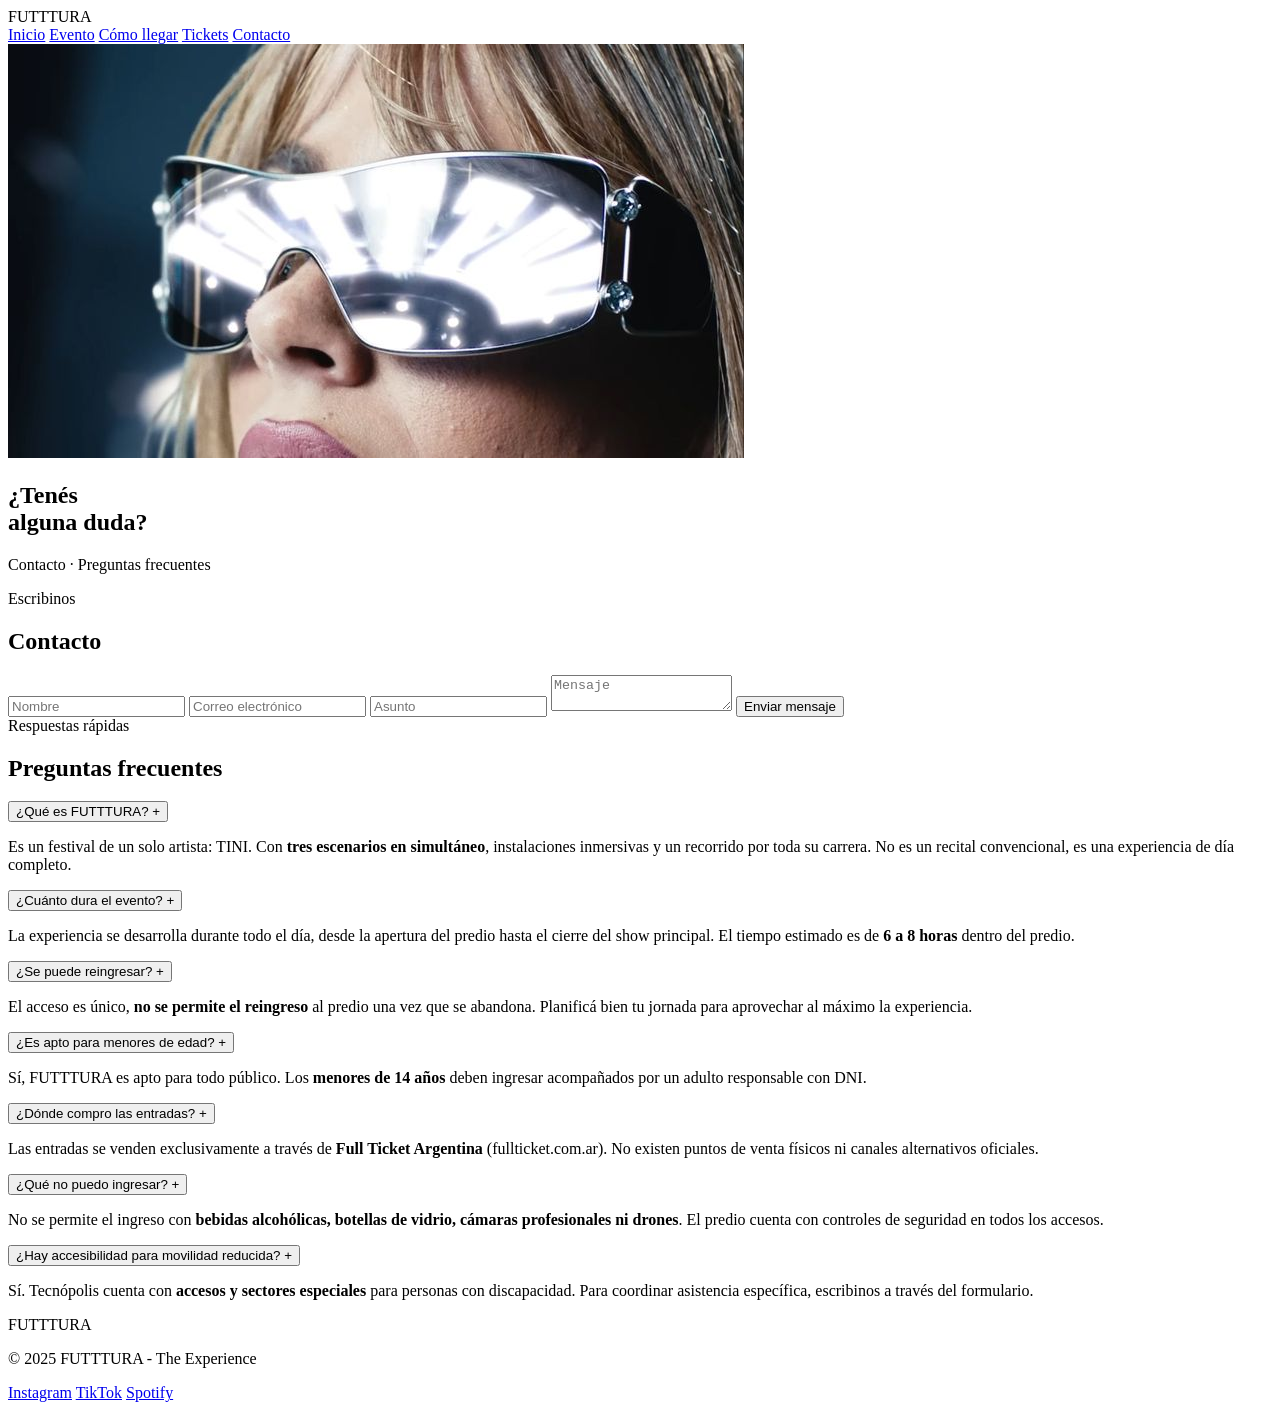
==== contacto.html @ b5c963a7 "Add files via upload" ====
<!DOCTYPE html>
<html lang="es">
<head>
    <meta charset="UTF-8">
    <meta name="viewport" content="width=device-width, initial-scale=1.0">
    <title>Contacto — FUTTTURA</title>
    <link rel="stylesheet" href="css/estilos.css">
    <link href="https://fonts.googleapis.com/css2?family=Bebas+Neue&family=Playfair+Display:ital,wght@0,500;0,700;1,500&family=Inter:wght@300;400;600&display=swap" rel="stylesheet">
</head>

<body>

<header class="nav">
    <div class="logo">FUTTTURA</div>
    <nav>
        <a href="index.html">Inicio</a>
        <a href="info.html">Evento</a>
        <a href="llegar.html">Cómo llegar</a>
        <a href="tickets.html">Tickets</a>
        <a href="contacto.html" class="active">Contacto</a>
    </nav>
</header>

<main>

    <!-- HERO INTERNO -->
    <section class="evento-hero">
        <img src="img/evento-hero.jpg" alt="Contacto — FUTTTURA">
        <div class="evento-overlay"></div>
        <div class="evento-hero-text">
            <h1>¿Tenés<br>alguna duda?</h1>
            <p>Contacto · Preguntas frecuentes</p>
        </div>
    </section>

    <!-- CONTACTO + FAQ -->
    <section class="container contacto-section">

        <div class="contacto-grid">

            <!-- FORMULARIO -->
            <div class="contacto-col">
                <span class="contacto-eyebrow">Escribinos</span>
                <h2 class="contacto-titulo">Contacto</h2>
                <div class="form-block">
                    <input type="text" placeholder="Nombre" required>
                    <input type="email" placeholder="Correo electrónico" required>
                    <input type="text" placeholder="Asunto">
                    <textarea placeholder="Mensaje" required></textarea>
                    <button type="submit">Enviar mensaje</button>
                </div>
            </div>

            <!-- FAQ  -->
            <div class="contacto-col">
                <span class="contacto-eyebrow">Respuestas rápidas</span>
                <h2 class="contacto-titulo">Preguntas frecuentes</h2>

                <div class="faq-acordeon">

                    <div class="faq-item">
                        <button class="faq-trigger" aria-expanded="false">
                            <span>¿Qué es FUTTTURA?</span>
                            <span class="faq-icon">+</span>
                        </button>
                        <div class="faq-body">
                            <p>Es un festival de un solo artista: TINI. Con <strong>tres escenarios en simultáneo</strong>, instalaciones inmersivas y un recorrido por toda su carrera. No es un recital convencional, es una experiencia de día completo.</p>
                        </div>
                    </div>

                    <div class="faq-item">
                        <button class="faq-trigger" aria-expanded="false">
                            <span>¿Cuánto dura el evento?</span>
                            <span class="faq-icon">+</span>
                        </button>
                        <div class="faq-body">
                            <p>La experiencia se desarrolla durante todo el día, desde la apertura del predio hasta el cierre del show principal. El tiempo estimado es de <strong>6 a 8 horas</strong> dentro del predio.</p>
                        </div>
                    </div>

                    <div class="faq-item">
                        <button class="faq-trigger" aria-expanded="false">
                            <span>¿Se puede reingresar?</span>
                            <span class="faq-icon">+</span>
                        </button>
                        <div class="faq-body">
                            <p>El acceso es único, <strong>no se permite el reingreso</strong> al predio una vez que se abandona. Planificá bien tu jornada para aprovechar al máximo la experiencia.</p>
                        </div>
                    </div>

                    <div class="faq-item">
                        <button class="faq-trigger" aria-expanded="false">
                            <span>¿Es apto para menores de edad?</span>
                            <span class="faq-icon">+</span>
                        </button>
                        <div class="faq-body">
                            <p>Sí, FUTTTURA es apto para todo público. Los <strong>menores de 14 años</strong> deben ingresar acompañados por un adulto responsable con DNI.</p>
                        </div>
                    </div>

                    <div class="faq-item">
                        <button class="faq-trigger" aria-expanded="false">
                            <span>¿Dónde compro las entradas?</span>
                            <span class="faq-icon">+</span>
                        </button>
                        <div class="faq-body">
                            <p>Las entradas se venden exclusivamente a través de <strong>Full Ticket Argentina</strong> (fullticket.com.ar). No existen puntos de venta físicos ni canales alternativos oficiales.</p>
                        </div>
                    </div>

                    <div class="faq-item">
                        <button class="faq-trigger" aria-expanded="false">
                            <span>¿Qué no puedo ingresar?</span>
                            <span class="faq-icon">+</span>
                        </button>
                        <div class="faq-body">
                            <p>No se permite el ingreso con <strong>bebidas alcohólicas, botellas de vidrio, cámaras profesionales ni drones</strong>. El predio cuenta con controles de seguridad en todos los accesos.</p>
                        </div>
                    </div>

                    <div class="faq-item">
                        <button class="faq-trigger" aria-expanded="false">
                            <span>¿Hay accesibilidad para movilidad reducida?</span>
                            <span class="faq-icon">+</span>
                        </button>
                        <div class="faq-body">
                            <p>Sí. Tecnópolis cuenta con <strong>accesos y sectores especiales</strong> para personas con discapacidad. Para coordinar asistencia específica, escribinos a través del formulario.</p>
                        </div>
                    </div>

                </div>
            </div>

        </div>

    </section>

</main>

<footer>
    <div class="footer-logo">FUTTTURA</div>
    <p class="footer-copy">© 2025 FUTTTURA - The Experience</p>
    <div class="footer-links">
        <a href="https://instagram.com/tinistoessel" target="_blank">Instagram</a>
        <a href="https://tiktok.com/@tini" target="_blank">TikTok</a>
        <a href="https://open.spotify.com/artist/2DaxqgrOhkeH0fpeiQq2f4" target="_blank">Spotify</a>
    </div>
</footer>

<script>
    document.querySelectorAll('.faq-trigger').forEach(trigger => {
        trigger.addEventListener('click', () => {
            const item = trigger.closest('.faq-item');
            const isOpen = item.classList.contains('open');

            // Cerrar todos
            document.querySelectorAll('.faq-item').forEach(i => {
                i.classList.remove('open');
                i.querySelector('.faq-trigger').setAttribute('aria-expanded', 'false');
                i.querySelector('.faq-icon').textContent = '+';
            });

            // Abrir el clickeado si estaba cerrado
            if (!isOpen) {
                item.classList.add('open');
                trigger.setAttribute('aria-expanded', 'true');
                trigger.querySelector('.faq-icon').textContent = '×';
            }
        });
    });
</script>

</body>
</html>
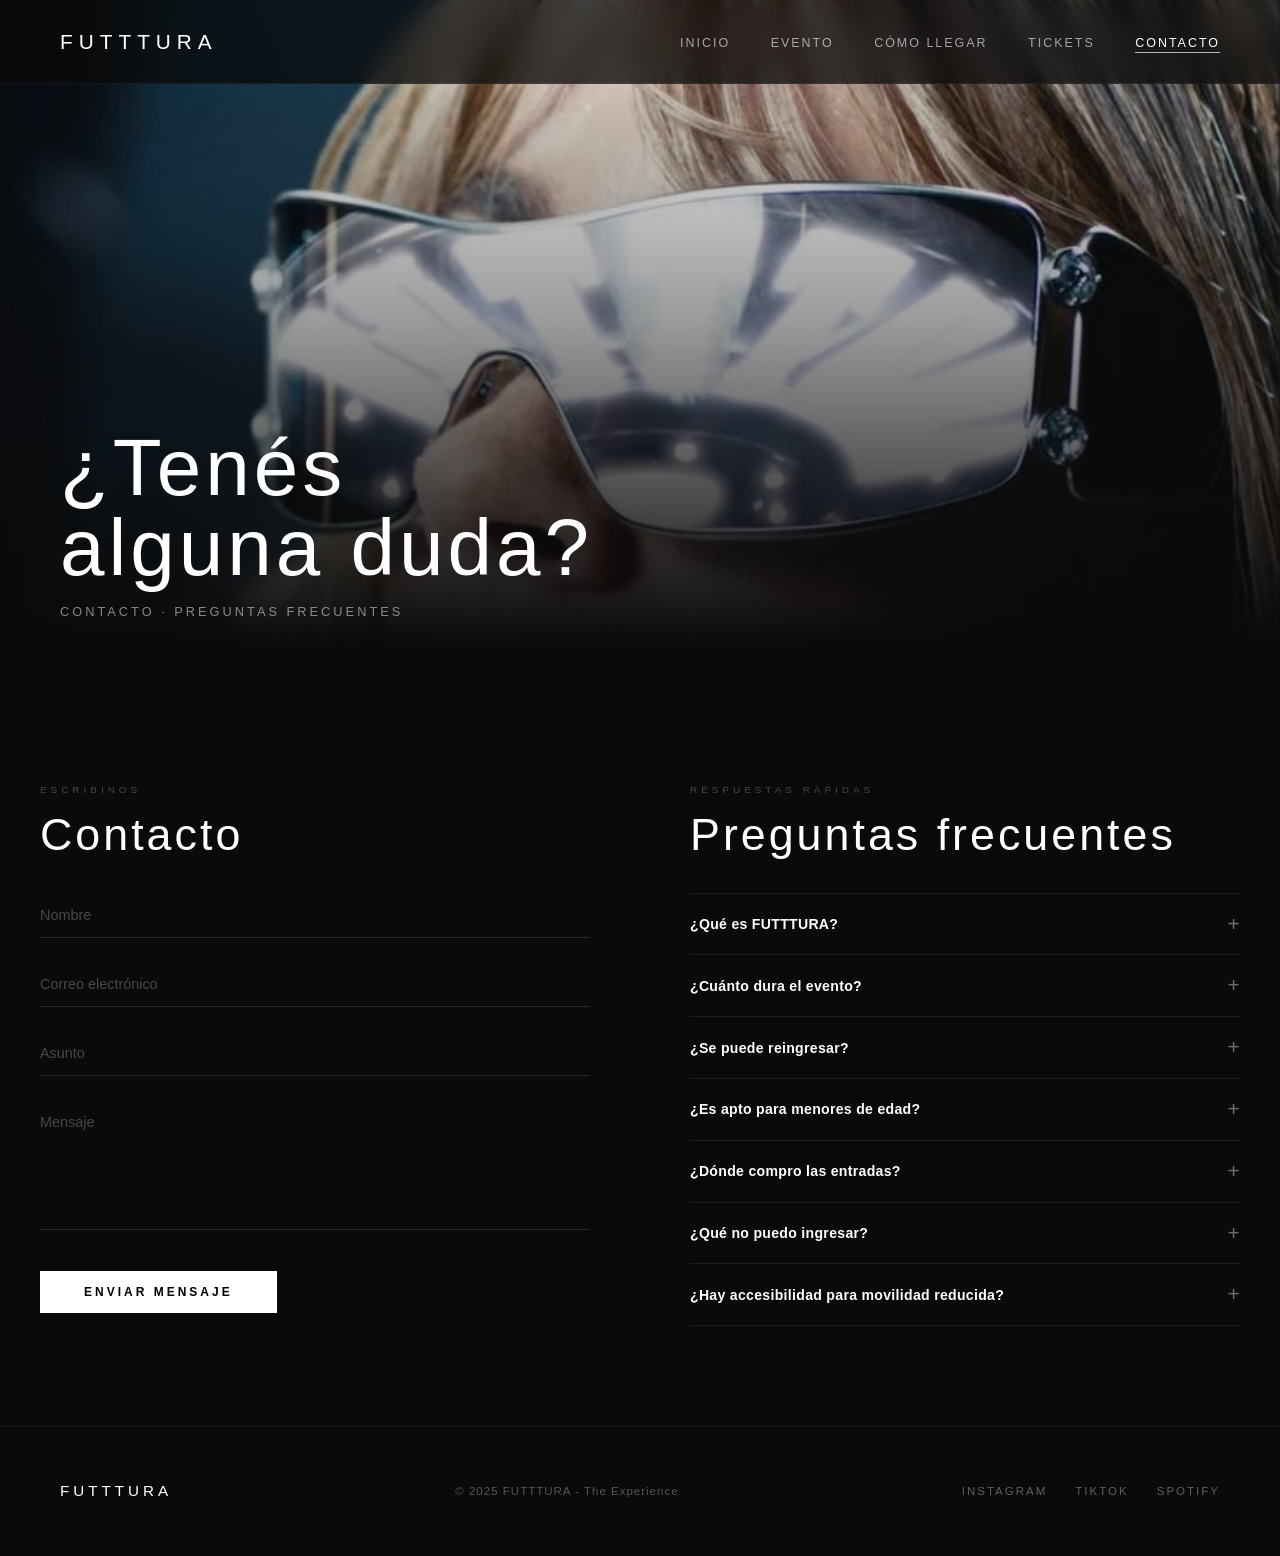
==== commit 0449078a: "Add files via upload" ====
--- a/contacto.html
+++ b/contacto.html
@@ -12,7 +12,13 @@
 
 <header class="nav">
     <div class="logo">FUTTTURA</div>
-    <nav>
+    <input type="checkbox" id="menu-toggle" class="menu-toggle" aria-label="Abrir menú">
+    <label for="menu-toggle" class="menu-btn" aria-label="Abrir menú">
+        <span></span>
+        <span></span>
+        <span></span>
+    </label>
+    <nav class="nav-menu">
         <a href="index.html">Inicio</a>
         <a href="info.html">Evento</a>
         <a href="llegar.html">Cómo llegar</a>
--- a/css/estilos.css
+++ b/css/estilos.css
@@ -0,0 +1,2634 @@
+/* nuevo */
+* {
+    margin: 0;
+    padding: 0;
+    box-sizing: border-box;
+}
+
+/* BASE */
+body {
+    font-family: 'Inter', sans-serif;
+    background-color: #0a0a0a;
+    color: #ffffff;
+    line-height: 1.6;
+}
+
+/* TIPOGRAFÍA */
+.display {
+    font-family: 'Bebas Neue', sans-serif;
+    letter-spacing: 3px;
+}
+
+
+.split p strong,
+.intro-text strong,
+.text-block p strong,
+.faq-item p strong,
+.highlight p strong {
+    color: #ffffff;
+    font-weight: 600;
+    opacity: 1;
+}
+
+/* CONTENEDOR */
+.container {
+    max-width: 1200px;
+    margin: 0 auto;
+    padding: 0 60px;
+}
+
+/* NAV */
+.nav {
+    position: fixed;
+    top: 0;
+    width: 100%;
+    padding: 25px 60px;
+    display: flex;
+    justify-content: space-between;
+    align-items: center;
+    background: rgba(10, 10, 10, 0.75);
+    backdrop-filter: blur(12px);
+    z-index: 1000;
+    border-bottom: 1px solid rgba(255,255,255,0.05);
+}
+
+.logo {
+    font-family: 'Bebas Neue', sans-serif;
+    font-size: 1.3rem;
+    letter-spacing: 6px;
+    text-transform: uppercase;
+}
+
+.nav nav a {
+    margin-left: 36px;
+    text-decoration: none;
+    color: rgba(255,255,255,0.6);
+    font-size: 0.78rem;
+    letter-spacing: 2px;
+    text-transform: uppercase;
+    transition: color 0.3s;
+}
+
+.nav nav a:hover {
+    color: #ffffff;
+}
+
+.nav nav a.active {
+    color: #ffffff;
+    border-bottom: 1px solid rgba(255,255,255,0.7);
+    padding-bottom: 2px;
+}
+
+/* ============================
+   HERO — INDEX
+============================ */
+.hero {
+    height: 100vh;
+    position: relative;
+    overflow: hidden;
+}
+
+.hero img {
+    width: 100%;
+    height: 100%;
+    object-fit: cover;
+    object-position: center top;
+}
+
+.hero-overlay {
+    position: absolute;
+    inset: 0;
+    background: linear-gradient(to top, #0a0a0a 12%, rgba(10,10,10,0.35) 60%, transparent 100%);
+}
+
+.hero-text {
+    position: absolute;
+    bottom: 100px;
+    left: 60px;
+    max-width: 560px;
+}
+
+.hero h1 {
+    font-family: 'Bebas Neue', sans-serif;
+    font-size: 7rem;
+    font-weight: 400;
+    line-height: 0.95;
+    letter-spacing: 6px;
+}
+
+.hero p {
+    margin-top: 18px;
+    font-size: 1rem;
+    opacity: 0.7;
+    font-weight: 300;
+    letter-spacing: 1px;
+    max-width: 420px;
+}
+
+/* ============================
+   INTRO
+============================ */
+.intro {
+    padding: 120px 60px;
+    text-align: center;
+    border-bottom: 1px solid rgba(255,255,255,0.07);
+}
+
+.intro-text {
+    max-width: 720px;
+    margin: auto;
+    font-size: 1.25rem;
+    line-height: 1.85;
+    opacity: 0.8;
+    font-weight: 300;
+}
+
+/* ============================
+   GRID HOME
+============================ */
+.grid-home {
+    display: grid;
+    grid-template-columns: 1fr 1fr;
+}
+
+.grid-item {
+    position: relative;
+    overflow: hidden;
+}
+
+.grid-item img {
+    width: 100%;
+    height: 480px;
+    object-fit: cover;
+    transition: transform 0.6s ease;
+    display: block;
+}
+
+.grid-item:hover img {
+    transform: scale(1.04);
+}
+
+.grid-item-overlay {
+    position: absolute;
+    inset: 0;
+    background: linear-gradient(to top, rgba(10,10,10,0.8) 0%, transparent 55%);
+}
+
+.grid-text {
+    position: absolute;
+    bottom: 36px;
+    left: 36px;
+}
+
+.grid-text h3 {
+    font-family: 'Bebas Neue', sans-serif;
+    font-size: 2.6rem;
+    font-weight: 400;
+    letter-spacing: 4px;
+    margin-bottom: 10px;
+}
+
+.grid-text a {
+    display: inline-block;
+    font-size: 0.78rem;
+    color: rgba(255,255,255,0.7);
+    text-decoration: none;
+    letter-spacing: 2px;
+    text-transform: uppercase;
+    border-bottom: 1px solid rgba(255,255,255,0.4);
+    padding-bottom: 2px;
+    transition: color 0.2s, border-color 0.2s;
+}
+
+.grid-text a:hover {
+    color: #fff;
+    border-color: #fff;
+}
+
+/* ============================
+   HERO PÁGINAS INTERNAS
+============================ */
+.evento-hero {
+    height: 78vh;
+    position: relative;
+    overflow: hidden;
+}
+
+.evento-hero img {
+    width: 100%;
+    height: 100%;
+    object-fit: cover;
+    object-position: center 20%;
+    display: block;
+}
+
+.evento-overlay {
+    position: absolute;
+    inset: 0;
+    background: linear-gradient(to top, #0a0a0a 8%, rgba(10,10,10,0.4) 55%, transparent 100%);
+}
+
+.evento-hero-text {
+    position: absolute;
+    bottom: 80px;
+    left: 60px;
+    max-width: 600px;
+}
+
+.evento-hero-text h1 {
+    font-family: 'Bebas Neue', sans-serif;
+    font-size: 5rem;
+    font-weight: 400;
+    line-height: 1;
+    letter-spacing: 4px;
+}
+
+.evento-hero-text p {
+    margin-top: 14px;
+    font-size: 0.8rem;
+    opacity: 0.5;
+    letter-spacing: 3px;
+    text-transform: uppercase;
+}
+
+/* ============================
+   SECCIONES GENERALES
+============================ */
+.section {
+    padding: 120px 0;
+}
+
+.title {
+    font-family: 'Bebas Neue', sans-serif;
+    font-size: 4rem;
+    font-weight: 400;
+    margin-bottom: 70px;
+    line-height: 1;
+    letter-spacing: 4px;
+}
+
+/* ============================
+   LAYOUT SPLIT
+============================ */
+.split {
+    display: grid;
+    grid-template-columns: 1fr 1fr;
+    gap: 80px;
+    margin-bottom: 100px;
+    align-items: center;
+}
+
+.split:last-child {
+    margin-bottom: 0;
+}
+
+.reverse {
+    direction: rtl;
+}
+
+.reverse * {
+    direction: ltr;
+}
+
+.split h2 {
+    font-family: 'Bebas Neue', sans-serif;
+    font-size: 2.8rem;
+    font-weight: 400;
+    margin-bottom: 20px;
+    line-height: 1;
+    letter-spacing: 3px;
+}
+
+.split p {
+    font-size: 0.95rem;
+    opacity: 0.75;
+    line-height: 1.8;
+}
+
+/* ============================
+   HIGHLIGHT
+============================ */
+.highlight {
+    background: linear-gradient(180deg, #131313 0%, #0e0e0e 100%);
+    padding: 110px 60px 0;
+    text-align: center;
+    border-top: 1px solid rgba(255,255,255,0.06);
+    border-bottom: 1px solid rgba(255,255,255,0.06);
+}
+
+.highlight-eyebrow {
+    display: block;
+    font-size: 0.68rem;
+    letter-spacing: 5px;
+    text-transform: uppercase;
+    color: rgba(255,255,255,0.28);
+    margin-bottom: 28px;
+}
+
+.highlight h2 {
+    font-family: 'Bebas Neue', sans-serif;
+    font-size: 5.5rem;
+    font-weight: 400;
+    margin-bottom: 24px;
+    max-width: 820px;
+    margin-left: auto;
+    margin-right: auto;
+    line-height: 0.95;
+    letter-spacing: 4px;
+}
+
+.highlight p {
+    font-size: 1rem;
+    opacity: 0.5;
+    max-width: 500px;
+    margin: 0 auto;
+    line-height: 1.85;
+    font-weight: 300;
+}
+
+/* ============================
+   GRILLA  — PÁGINA EVENTO
+============================ */
+.info-cards {
+    display: grid;
+    grid-template-columns: repeat(3, 1fr);
+    border-top: 1px solid rgba(255,255,255,0.07);
+}
+
+.info-card {
+    border-right: 1px solid rgba(255,255,255,0.07);
+    border-bottom: 1px solid rgba(255,255,255,0.07);
+    display: flex;
+    flex-direction: column;
+}
+
+.info-card:nth-child(3),
+.info-card:nth-child(6) {
+    border-right: none;
+}
+
+.info-card-img {
+    overflow: hidden;
+    flex-shrink: 0;
+}
+
+.info-card-img img {
+    width: 100%;
+    height: 240px;
+    object-fit: cover;
+    display: block;
+    transition: transform 0.6s ease;
+}
+
+.info-card:hover .info-card-img img {
+    transform: scale(1.04);
+}
+
+.info-card-body {
+    padding: 36px 36px 44px;
+    display: flex;
+    flex-direction: column;
+    flex: 1;
+}
+
+.info-card-label {
+    display: block;
+    font-size: 0.62rem;
+    letter-spacing: 4px;
+    text-transform: uppercase;
+    color: rgba(255,255,255,0.25);
+    margin-bottom: 14px;
+}
+
+.info-card-body h3 {
+    font-family: 'Bebas Neue', sans-serif;
+    font-size: 1.8rem;
+    font-weight: 400;
+    letter-spacing: 2px;
+    margin-bottom: 16px;
+    line-height: 1.05;
+}
+
+.info-card-body p {
+    font-size: 0.88rem;
+    opacity: 0.6;
+    line-height: 1.8;
+    flex: 1;
+}
+
+.info-card-body .link-accion {
+    margin-top: 20px;
+}
+
+
+.stat-value {
+    font-family: 'Bebas Neue', sans-serif;
+    font-size: 4rem !important;
+    letter-spacing: 3px;
+    line-height: 1 !important;
+    margin-bottom: 14px !important;
+    color: #fff;
+}
+
+
+.fw-image {
+    position: relative;
+    height: 520px;
+    overflow: hidden;
+}
+
+.fw-image img {
+    width: 100%;
+    height: 100%;
+    object-fit: cover;
+    object-position: center 30%;
+    display: block;
+}
+
+.fw-image-overlay {
+    position: absolute;
+    inset: 0;
+    background: linear-gradient(to bottom, rgba(10,10,10,0.25) 0%, rgba(10,10,10,0.55) 100%);
+}
+
+/* SECCIÓN MERCH */
+.merch-section {
+    padding: 120px 60px;
+    text-align: center;
+    border-bottom: 1px solid rgba(255,255,255,0.07);
+}
+
+.merch-section h2 {
+    font-family: 'Bebas Neue', sans-serif;
+    font-size: 5rem;
+    font-weight: 400;
+    letter-spacing: 6px;
+    line-height: 1;
+    margin-bottom: 28px;
+}
+
+.merch-section p {
+    font-size: 1rem;
+    opacity: 0.6;
+    max-width: 520px;
+    margin: 0 auto;
+    line-height: 1.85;
+    font-weight: 300;
+}
+
+/* DATOS DEL EVENTO */
+.datos-evento {
+    display: grid;
+    grid-template-columns: repeat(3, 1fr);
+    margin-top: 90px;
+    border-top: 1px solid rgba(255,255,255,0.08);
+}
+
+.dato-item {
+    padding: 48px 40px;
+    border-right: 1px solid rgba(255,255,255,0.08);
+    text-align: left;
+}
+
+.dato-item:nth-child(3),
+.dato-item:nth-child(6) {
+    border-right: none;
+}
+
+.dato-item:nth-child(4),
+.dato-item:nth-child(5),
+.dato-item:nth-child(6) {
+    border-top: 1px solid rgba(255,255,255,0.08);
+}
+
+.dato-item span {
+    display: block;
+    font-size: 0.62rem;
+    letter-spacing: 4px;
+    text-transform: uppercase;
+    color: rgba(255,255,255,0.25);
+    margin-bottom: 14px;
+}
+
+.dato-item p {
+    font-family: 'Inter', sans-serif;
+    font-size: 1.05rem;
+    font-weight: 600;
+    letter-spacing: 0.3px;
+    opacity: 1 !important;
+    line-height: 1.3;
+    color: #fff;
+}
+
+/* IMÁGENES EN SPLIT */
+.split img {
+    width: 100%;
+    height: 440px;
+    object-fit: cover;
+    display: block;
+}
+
+/* ============================
+   CÓMO LLEGAR
+============================ */
+.text-block h2 {
+    font-family: 'Bebas Neue', sans-serif;
+    font-size: 2.4rem;
+    margin-bottom: 20px;
+    font-weight: 400;
+    letter-spacing: 3px;
+}
+
+.text-block p {
+    opacity: 0.75;
+    font-size: 0.95rem;
+    line-height: 1.8;
+    margin-bottom: 16px;
+}
+
+.data {
+    list-style: none;
+    margin-top: 28px;
+    border-top: 1px solid rgba(255,255,255,0.08);
+}
+
+.data li {
+    padding: 16px 0;
+    border-bottom: 1px solid rgba(255,255,255,0.08);
+    font-size: 0.9rem;
+    display: flex;
+    gap: 14px;
+    align-items: flex-start;
+}
+
+.data li strong {
+    color: #fff;
+    min-width: 110px;
+    opacity: 1;
+    font-size: 0.78rem;
+    letter-spacing: 1px;
+    text-transform: uppercase;
+    padding-top: 2px;
+}
+
+.data li span {
+    opacity: 0.6;
+    line-height: 1.6;
+}
+
+.map-full {
+    margin-top: 80px;
+}
+
+.map-full iframe {
+    width: 100%;
+    height: 460px;
+    border: none;
+    display: block;
+    filter: grayscale(25%) contrast(1.1);
+}
+
+/* ============================
+   PÁGINA CONTACTO
+============================ */
+.contacto-section {
+    padding: 80px 0 100px;
+}
+
+.contacto-grid {
+    display: grid;
+    grid-template-columns: 1fr 1fr;
+    gap: 100px;
+    align-items: start;
+}
+
+.contacto-eyebrow {
+    display: block;
+    font-size: 0.62rem;
+    letter-spacing: 4px;
+    text-transform: uppercase;
+    color: rgba(255,255,255,0.25);
+    margin-bottom: 14px;
+}
+
+.contacto-titulo {
+    font-family: 'Bebas Neue', sans-serif;
+    font-size: 2.8rem;
+    font-weight: 400;
+    letter-spacing: 3px;
+    line-height: 1;
+    margin-bottom: 36px;
+}
+
+/*  FAQ */
+.faq-acordeon {
+    border-top: 1px solid rgba(255,255,255,0.08);
+}
+
+.faq-item {
+    border-bottom: 1px solid rgba(255,255,255,0.08);
+}
+
+.faq-trigger {
+    width: 100%;
+    display: flex;
+    align-items: center;
+    justify-content: space-between;
+    gap: 16px;
+    padding: 20px 0;
+    background: transparent;
+    border: none;
+    color: #fff;
+    cursor: pointer;
+    text-align: left;
+    font-family: 'Inter', sans-serif;
+    font-size: 0.88rem;
+    font-weight: 600;
+    letter-spacing: 0.3px;
+    transition: opacity 0.2s;
+}
+
+.faq-trigger:hover {
+    opacity: 0.7;
+}
+
+.faq-icon {
+    font-size: 1.3rem;
+    font-weight: 300;
+    line-height: 1;
+    flex-shrink: 0;
+    color: rgba(255,255,255,0.4);
+    transition: transform 0.3s ease, color 0.2s;
+}
+
+.faq-item.open .faq-icon {
+    color: #fff;
+}
+
+.faq-body {
+    max-height: 0;
+    overflow: hidden;
+    transition: max-height 0.35s ease, padding 0.3s ease;
+}
+
+.faq-body p {
+    padding-bottom: 20px;
+    font-size: 0.85rem;
+    opacity: 0.55;
+    line-height: 1.8;
+}
+
+.faq-item.open .faq-body {
+    max-height: 200px;
+}
+
+/* ============================
+   FORMULARIO + FAQ
+============================ */
+.form-block input,
+.form-block textarea {
+    width: 100%;
+    padding: 14px 0;
+    margin-bottom: 24px;
+    border: none;
+    border-bottom: 1px solid rgba(255,255,255,0.12);
+    background: transparent;
+    color: white;
+    font-size: 0.9rem;
+    font-family: 'Inter', sans-serif;
+    outline: none;
+    transition: border-color 0.3s;
+}
+
+.form-block input::placeholder,
+.form-block textarea::placeholder {
+    color: rgba(255,255,255,0.25);
+}
+
+.form-block input:focus,
+.form-block textarea:focus {
+    border-bottom-color: rgba(255,255,255,0.55);
+}
+
+.form-block textarea {
+    min-height: 130px;
+    resize: none;
+}
+
+.form-block button {
+    margin-top: 10px;
+    padding: 14px 44px;
+    background: white;
+    color: black;
+    border: none;
+    cursor: pointer;
+    font-size: 0.75rem;
+    letter-spacing: 3px;
+    text-transform: uppercase;
+    font-family: 'Inter', sans-serif;
+    font-weight: 600;
+    transition: opacity 0.3s;
+}
+
+.form-block button:hover {
+    opacity: 0.75;
+}
+
+/* (FAQ accordion styles moved to sección CONTACTO) */
+
+/* ============================
+   FOOTER
+============================ */
+footer {
+    padding: 52px 60px;
+    display: flex;
+    justify-content: space-between;
+    align-items: center;
+    border-top: 1px solid rgba(255,255,255,0.07);
+}
+
+/* ============================
+   BOTÓN - tickets
+============================ */
+.btn-hero {
+    display: inline-block;
+    margin-top: 28px;
+    padding: 13px 36px;
+    border: 1px solid rgba(255,255,255,0.55);
+    border-radius: 100px;
+    font-family: 'Inter', sans-serif;
+    font-size: 0.72rem;
+    font-weight: 600;
+    letter-spacing: 3px;
+    text-transform: uppercase;
+    text-decoration: none;
+    color: #fff;
+    transition: background 0.25s ease, color 0.25s ease, border-color 0.25s ease;
+}
+
+.btn-hero:hover {
+    background: #fff;
+    color: #000;
+    border-color: #fff;
+}
+
+/* ============================
+   LINKS  (setlist, merch, etc.)
+============================ */
+.link-accion {
+    display: inline-flex;
+    align-items: center;
+    gap: 8px;
+    margin-top: 24px;
+    font-family: 'Inter', sans-serif;
+    font-size: 0.72rem;
+    font-weight: 600;
+    letter-spacing: 2px;
+    text-transform: uppercase;
+    text-decoration: none;
+    color: rgba(255,255,255,0.55);
+    border-bottom: 1px solid rgba(255,255,255,0.2);
+    padding-bottom: 3px;
+    transition: color 0.2s ease, border-color 0.2s ease;
+}
+
+.link-accion:hover {
+    color: #fff;
+    border-color: rgba(255,255,255,0.7);
+}
+
+/* ============================
+   SECCIÓN WORLD TOUR
+============================ */
+.world-tour {
+    padding: 100px 60px;
+    border-bottom: 1px solid rgba(255,255,255,0.07);
+}
+
+.world-tour-header {
+    display: flex;
+    justify-content: space-between;
+    align-items: flex-end;
+    margin-bottom: 60px;
+}
+
+.world-tour-header h2 {
+    font-family: 'Bebas Neue', sans-serif;
+    font-size: 4rem;
+    letter-spacing: 6px;
+    line-height: 1;
+}
+
+.world-tour-header a {
+    font-size: 0.75rem;
+    letter-spacing: 2px;
+    text-transform: uppercase;
+    color: rgba(255,255,255,0.45);
+    text-decoration: none;
+    border-bottom: 1px solid rgba(255,255,255,0.2);
+    padding-bottom: 2px;
+    transition: color 0.2s;
+}
+
+.world-tour-header a:hover { color: #fff; }
+
+.tour-grid {
+    display: grid;
+    grid-template-columns: 1fr 1fr;
+    gap: 0 80px;
+}
+
+.tour-fila {
+    display: flex;
+    align-items: center;
+    justify-content: space-between;
+    padding: 18px 0;
+    border-bottom: 1px solid rgba(255,255,255,0.07);
+    gap: 16px;
+}
+
+.tour-fila:last-child { border-bottom: none; }
+
+.tour-info { flex: 1; }
+
+.tour-fecha {
+    font-size: 0.95rem;
+    font-weight: 600;
+    color: #fff;
+    margin-bottom: 3px;
+}
+
+.tour-lugar {
+    font-size: 0.8rem;
+    color: rgba(255,255,255,0.4);
+    letter-spacing: 0.5px;
+}
+
+.btn-sold-out {
+    padding: 8px 18px;
+    font-size: 0.65rem;
+    letter-spacing: 2px;
+    text-transform: uppercase;
+    font-family: 'Inter', sans-serif;
+    font-weight: 700;
+    background: #c0392b;
+    color: #fff;
+    border: none;
+    border-radius: 40px;
+    white-space: nowrap;
+    flex-shrink: 0;
+}
+
+.btn-ticket {
+    padding: 8px 18px;
+    font-size: 0.65rem;
+    letter-spacing: 2px;
+    text-transform: uppercase;
+    font-family: 'Inter', sans-serif;
+    font-weight: 600;
+    background: transparent;
+    color: rgba(255,255,255,0.6);
+    border: 1px solid rgba(255,255,255,0.25);
+    border-radius: 40px;
+    text-decoration: none;
+    white-space: nowrap;
+    flex-shrink: 0;
+    transition: background 0.2s, color 0.2s;
+}
+
+.btn-ticket:hover {
+    background: #fff;
+    color: #000;
+}
+
+.tour-separador {
+    grid-column: 1 / -1;
+    height: 1px;
+    background: rgba(255,255,255,0.12);
+    margin: 16px 0;
+}
+
+/* ============================
+   PÁGINA TICKETS — encabezado
+============================ */
+.tickets-hero {
+    padding: 160px 60px 80px;
+    border-bottom: 1px solid rgba(255,255,255,0.07);
+}
+
+.tickets-hero h1 {
+    font-family: 'Bebas Neue', sans-serif;
+    font-size: 6rem;
+    letter-spacing: 8px;
+    line-height: 0.95;
+    margin-bottom: 24px;
+}
+
+.tickets-hero p {
+    font-size: 0.9rem;
+    color: rgba(255,255,255,0.45);
+    letter-spacing: 2px;
+    text-transform: uppercase;
+}
+
+.tickets-seccion {
+    padding: 80px 60px;
+    border-bottom: 1px solid rgba(255,255,255,0.07);
+}
+
+.tickets-seccion-titulo {
+    font-family: 'Bebas Neue', sans-serif;
+    font-size: 1.4rem;
+    letter-spacing: 6px;
+    color: rgba(255,255,255,0.3);
+    margin-bottom: 32px;
+    text-transform: uppercase;
+}
+
+/* ============================
+   FOOTER
+============================ */
+.footer-logo {
+    font-family: 'Bebas Neue', sans-serif;
+    font-size: 0.95rem;
+    letter-spacing: 4px;
+    text-transform: uppercase;
+}
+
+.footer-copy {
+    font-size: 0.72rem;
+    opacity: 0.3;
+    letter-spacing: 1px;
+}
+
+.footer-links {
+    display: flex;
+    gap: 28px;
+}
+
+.footer-links a {
+    font-size: 0.72rem;
+    color: rgba(255,255,255,0.35);
+    text-decoration: none;
+    letter-spacing: 2px;
+    text-transform: uppercase;
+    transition: color 0.2s;
+}
+
+.footer-links a:hover {
+    color: #fff;
+}
+
+/* ============================
+   PARCIAL 2 — TIENDA / CHECKOUT
+   Se agregan estilos usando la misma estética visual existente
+============================ */
+.compra-online,
+.checkout-section,
+.ordenes-section {
+    padding: 100px 60px;
+    border-bottom: 1px solid rgba(255,255,255,0.07);
+}
+
+.compra-header,
+.checkout-intro,
+.ordenes-header {
+    max-width: 640px;
+    margin-bottom: 60px;
+}
+
+.compra-eyebrow {
+    display: block;
+    font-size: 0.62rem;
+    letter-spacing: 4px;
+    text-transform: uppercase;
+    color: rgba(255,255,255,0.25);
+    margin-bottom: 18px;
+}
+
+.compra-header h2,
+.checkout-intro h2,
+.ordenes-header h2 {
+    font-family: 'Bebas Neue', sans-serif;
+    font-size: 4rem;
+    font-weight: 400;
+    letter-spacing: 6px;
+    line-height: 1;
+    margin-bottom: 22px;
+}
+
+.compra-header p,
+.checkout-intro p,
+.ordenes-header p {
+    font-size: 0.95rem;
+    color: rgba(255,255,255,0.55);
+    line-height: 1.8;
+    font-weight: 300;
+}
+
+.productos-grid {
+    display: grid;
+    grid-template-columns: repeat(3, 1fr);
+    gap: 1px;
+    background: rgba(255,255,255,0.07);
+    border: 1px solid rgba(255,255,255,0.07);
+}
+
+.producto-card {
+    background: #0a0a0a;
+    padding: 40px 36px;
+    min-height: 320px;
+    display: flex;
+    flex-direction: column;
+    align-items: flex-start;
+}
+
+.producto-card--destacado {
+    background: #101010;
+}
+
+.producto-label,
+.orden-id {
+    display: block;
+    font-size: 0.62rem;
+    letter-spacing: 3px;
+    text-transform: uppercase;
+    color: rgba(255,255,255,0.28);
+    margin-bottom: 16px;
+}
+
+.producto-card h3,
+.checkout-card h3,
+.resumen-compra h3,
+.orden-card h3 {
+    font-family: 'Bebas Neue', sans-serif;
+    font-size: 2rem;
+    font-weight: 400;
+    letter-spacing: 3px;
+    line-height: 1;
+    margin-bottom: 16px;
+}
+
+.producto-card p,
+.checkout-card p,
+.resumen-compra p,
+.orden-card p {
+    font-size: 0.88rem;
+    line-height: 1.8;
+    color: rgba(255,255,255,0.55);
+    font-weight: 300;
+}
+
+.producto-precio {
+    margin-top: auto;
+    margin-bottom: 24px;
+    font-size: 1.15rem;
+    font-weight: 600;
+    letter-spacing: 1px;
+    color: #fff;
+}
+
+.checkout-grid {
+    display: grid;
+    grid-template-columns: minmax(0, 1fr) 360px;
+    gap: 60px;
+    align-items: start;
+}
+
+.checkout-pasos {
+    display: grid;
+    gap: 24px;
+}
+
+.checkout-card,
+.resumen-compra {
+    border: 1px solid rgba(255,255,255,0.09);
+    padding: 34px;
+    background: #0f0f0f;
+}
+
+.checkout-card {
+    display: grid;
+    grid-template-columns: 72px 1fr;
+    gap: 24px;
+}
+
+.checkout-card h3,
+.checkout-card p,
+.checkout-card .checkout-form,
+.checkout-card .metodos-pago,
+.checkout-card .btn-confirmar {
+    grid-column: 2;
+}
+
+.paso-numero {
+    grid-row: 1 / span 4;
+    font-family: 'Bebas Neue', sans-serif;
+    font-size: 3rem;
+    line-height: 1;
+    letter-spacing: 3px;
+    color: rgba(255,255,255,0.22);
+}
+
+.checkout-form {
+    display: grid;
+    gap: 18px;
+    margin-top: 8px;
+}
+
+.checkout-form input {
+    width: 100%;
+    padding: 14px 0;
+    border: none;
+    border-bottom: 1px solid rgba(255,255,255,0.12);
+    background: transparent;
+    color: #fff;
+    font-size: 0.9rem;
+    font-family: 'Inter', sans-serif;
+    outline: none;
+}
+
+.checkout-form input::placeholder {
+    color: rgba(255,255,255,0.25);
+}
+
+.form-doble {
+    display: grid;
+    grid-template-columns: 1fr 1fr;
+    gap: 18px;
+}
+
+.metodos-pago {
+    display: flex;
+    flex-wrap: wrap;
+    gap: 10px;
+    margin: 4px 0 12px;
+}
+
+.metodos-pago span {
+    border: 1px solid rgba(255,255,255,0.15);
+    border-radius: 100px;
+    padding: 8px 14px;
+    color: rgba(255,255,255,0.6);
+    font-size: 0.72rem;
+    letter-spacing: 1px;
+}
+
+.btn-confirmar {
+    justify-self: start;
+    margin-top: 22px;
+    padding: 13px 34px;
+    border: 1px solid rgba(255,255,255,0.55);
+    border-radius: 100px;
+    background: #fff;
+    color: #000;
+    cursor: pointer;
+    font-size: 0.72rem;
+    font-weight: 600;
+    letter-spacing: 3px;
+    text-transform: uppercase;
+    font-family: 'Inter', sans-serif;
+}
+
+.resumen-compra {
+    position: sticky;
+    top: 110px;
+}
+
+.resumen-linea,
+.resumen-total {
+    display: flex;
+    justify-content: space-between;
+    gap: 20px;
+    padding: 16px 0;
+    border-bottom: 1px solid rgba(255,255,255,0.08);
+    font-size: 0.88rem;
+    color: rgba(255,255,255,0.55);
+}
+
+.resumen-total {
+    color: #fff;
+    font-size: 1rem;
+    margin-bottom: 22px;
+}
+
+.ordenes-lista {
+    display: grid;
+    gap: 1px;
+    background: rgba(255,255,255,0.07);
+    border: 1px solid rgba(255,255,255,0.07);
+}
+
+.orden-card {
+    background: #0a0a0a;
+    padding: 28px 34px;
+    display: flex;
+    justify-content: space-between;
+    gap: 24px;
+    align-items: center;
+}
+
+.orden-card strong {
+    font-size: 0.68rem;
+    letter-spacing: 2px;
+    text-transform: uppercase;
+    color: rgba(255,255,255,0.7);
+    white-space: nowrap;
+}
+
+/* ============================
+   RESPONSIVE — TABLET Y MOBILE
+============================ */
+@media (max-width: 1024px) {
+    .nav {
+        padding: 22px 36px;
+    }
+
+    .nav nav a {
+        margin-left: 22px;
+        font-size: 0.7rem;
+    }
+
+    .container {
+        padding: 0 36px;
+    }
+
+    .hero-text,
+    .evento-hero-text {
+        left: 36px;
+        right: 36px;
+    }
+
+    .hero h1 {
+        font-size: 5.8rem;
+    }
+
+    .evento-hero-text h1,
+    .tickets-hero h1 {
+        font-size: 4.8rem;
+    }
+
+    .intro,
+    .world-tour,
+    .tickets-seccion,
+    .compra-online,
+    .checkout-section,
+    .ordenes-section,
+    .merch-section {
+        padding-left: 36px;
+        padding-right: 36px;
+    }
+
+    .info-cards,
+    .datos-evento,
+    .productos-grid {
+        grid-template-columns: repeat(2, 1fr);
+    }
+
+    .info-card:nth-child(3),
+    .info-card:nth-child(6),
+    .dato-item:nth-child(3),
+    .dato-item:nth-child(6) {
+        border-right: 1px solid rgba(255,255,255,0.07);
+    }
+
+    .split,
+    .contacto-grid,
+    .checkout-grid {
+        grid-template-columns: 1fr;
+        gap: 48px;
+    }
+
+    .resumen-compra {
+        position: static;
+    }
+
+    .tour-grid {
+        gap: 0 40px;
+    }
+}
+
+@media (max-width: 760px) {
+    .nav {
+        padding: 20px 24px;
+    }
+
+    .nav nav {
+        display: none;
+    }
+
+    .nav::after {
+        content: "☰";
+        font-size: 1.6rem;
+        line-height: 1;
+        color: rgba(255,255,255,0.75);
+    }
+
+    .logo {
+        font-size: 1.15rem;
+        letter-spacing: 5px;
+    }
+
+    .container {
+        padding: 0 24px;
+    }
+
+    .hero {
+        height: 92vh;
+    }
+
+    .hero-text {
+        left: 24px;
+        right: 24px;
+        bottom: 72px;
+    }
+
+    .hero h1 {
+        font-size: 4.4rem;
+        letter-spacing: 4px;
+    }
+
+    .hero p {
+        font-size: 0.9rem;
+    }
+
+    .evento-hero {
+        height: 68vh;
+    }
+
+    .evento-hero-text {
+        left: 24px;
+        right: 24px;
+        bottom: 58px;
+    }
+
+    .evento-hero-text h1,
+    .tickets-hero h1,
+    .highlight h2,
+    .merch-section h2 {
+        font-size: 3.7rem;
+        letter-spacing: 4px;
+    }
+
+    .evento-hero-text p,
+    .tickets-hero p {
+        font-size: 0.68rem;
+        line-height: 1.7;
+    }
+
+    .intro,
+    .world-tour,
+    .tickets-seccion,
+    .compra-online,
+    .checkout-section,
+    .ordenes-section,
+    .merch-section,
+    .highlight {
+        padding: 72px 24px;
+    }
+
+    .tickets-hero {
+        padding: 130px 24px 64px;
+    }
+
+    .intro-text {
+        font-size: 1rem;
+        line-height: 1.75;
+    }
+
+    .grid-home,
+    .tour-grid,
+    .info-cards,
+    .datos-evento,
+    .productos-grid {
+        grid-template-columns: 1fr;
+    }
+
+    .grid-item img,
+    .split img,
+    .fw-image {
+        height: 360px;
+    }
+
+    .world-tour-header {
+        display: block;
+        margin-bottom: 36px;
+    }
+
+    .world-tour-header h2,
+    .title,
+    .compra-header h2,
+    .checkout-intro h2,
+    .ordenes-header h2 {
+        font-size: 3.2rem;
+        letter-spacing: 4px;
+        margin-bottom: 20px;
+    }
+
+    .world-tour-header a {
+        display: inline-block;
+        margin-top: 16px;
+    }
+
+    .tour-fila {
+        align-items: flex-start;
+        padding: 20px 0;
+    }
+
+    .btn-ticket,
+    .btn-sold-out {
+        padding: 8px 14px;
+        font-size: 0.6rem;
+    }
+
+    .section {
+        padding: 72px 0;
+    }
+
+    .split {
+        gap: 36px;
+        margin-bottom: 72px;
+    }
+
+    .data li {
+        display: block;
+    }
+
+    .data li strong {
+        display: block;
+        margin-bottom: 6px;
+    }
+
+    .map-full {
+        margin-top: 48px;
+    }
+
+    .map-full iframe {
+        height: 360px;
+    }
+
+    .contacto-section {
+        padding-top: 72px;
+        padding-bottom: 72px;
+    }
+
+    .contacto-grid {
+        gap: 64px;
+    }
+
+    .info-card:nth-child(n),
+    .dato-item:nth-child(n) {
+        border-right: none;
+    }
+
+    .checkout-card {
+        grid-template-columns: 1fr;
+        gap: 12px;
+        padding: 28px 24px;
+    }
+
+    .checkout-card h3,
+    .checkout-card p,
+    .checkout-card .checkout-form,
+    .checkout-card .metodos-pago,
+    .checkout-card .btn-confirmar {
+        grid-column: 1;
+    }
+
+    .paso-numero {
+        grid-row: auto;
+        font-size: 2.4rem;
+    }
+
+    .form-doble {
+        grid-template-columns: 1fr;
+    }
+
+    .producto-card {
+        min-height: auto;
+        padding: 32px 24px;
+    }
+
+    .producto-precio {
+        margin-top: 28px;
+    }
+
+    .orden-card {
+        display: block;
+        padding: 26px 24px;
+    }
+
+    .orden-card strong {
+        display: inline-block;
+        margin-top: 14px;
+    }
+
+    footer {
+        padding: 42px 24px;
+        display: block;
+        text-align: center;
+    }
+
+    .footer-copy {
+        margin: 14px 0 18px;
+    }
+
+    .footer-links {
+        justify-content: center;
+        flex-wrap: wrap;
+        gap: 18px;
+    }
+}
+
+@media (max-width: 420px) {
+    .hero h1 {
+        font-size: 3.7rem;
+    }
+
+    .evento-hero-text h1,
+    .tickets-hero h1,
+    .world-tour-header h2,
+    .title,
+    .compra-header h2,
+    .checkout-intro h2,
+    .ordenes-header h2 {
+        font-size: 2.9rem;
+    }
+
+    .tour-fila {
+        display: block;
+    }
+
+    .tour-fila .btn-ticket,
+    .tour-fila .btn-sold-out {
+        display: inline-block;
+        margin-top: 12px;
+    }
+}
+
+/* ============================
+   AJUSTE FINAL — PARCIAL 2
+   Carrito + checkout por pantallas, respetando la estética existente
+============================ */
+.carrito-section {
+    padding: 100px 60px;
+    border-bottom: 1px solid rgba(255,255,255,0.07);
+    background: #0d0d0d;
+}
+
+.carrito-layout {
+    display: grid;
+    grid-template-columns: minmax(0, 1fr) 360px;
+    gap: 60px;
+    align-items: start;
+}
+
+.carrito-lista {
+    display: grid;
+    gap: 1px;
+    background: rgba(255,255,255,0.07);
+    border: 1px solid rgba(255,255,255,0.07);
+}
+
+.carrito-item {
+    background: #0a0a0a;
+    padding: 30px 34px;
+    display: grid;
+    grid-template-columns: 1fr auto auto;
+    gap: 28px;
+    align-items: center;
+}
+
+.carrito-item-info span,
+.confirmacion-box span,
+.orden-meta span {
+    display: block;
+    font-size: 0.62rem;
+    letter-spacing: 3px;
+    text-transform: uppercase;
+    color: rgba(255,255,255,0.28);
+    margin-bottom: 10px;
+}
+
+.carrito-item-info h3 {
+    font-family: 'Bebas Neue', sans-serif;
+    font-size: 2rem;
+    font-weight: 400;
+    letter-spacing: 3px;
+    line-height: 1;
+    margin-bottom: 10px;
+}
+
+.carrito-item-info p {
+    font-size: 0.86rem;
+    color: rgba(255,255,255,0.5);
+    font-weight: 300;
+}
+
+.carrito-cantidad {
+    width: 46px;
+    height: 46px;
+    border: 1px solid rgba(255,255,255,0.12);
+    border-radius: 50%;
+    display: flex;
+    align-items: center;
+    justify-content: center;
+    color: rgba(255,255,255,0.65);
+    font-size: 0.75rem;
+    letter-spacing: 1px;
+}
+
+.carrito-item strong {
+    font-size: 0.95rem;
+    letter-spacing: 1px;
+    color: #fff;
+    white-space: nowrap;
+}
+
+.carrito-total {
+    position: sticky;
+    top: 110px;
+    border: 1px solid rgba(255,255,255,0.09);
+    padding: 34px;
+    background: #101010;
+}
+
+.btn-carrito {
+    display: inline-block;
+    width: 100%;
+    margin-top: 10px;
+    padding: 14px 22px;
+    border: 1px solid rgba(255,255,255,0.55);
+    border-radius: 100px;
+    background: #fff;
+    color: #000;
+    text-decoration: none;
+    text-align: center;
+    cursor: pointer;
+    font-size: 0.72rem;
+    font-weight: 600;
+    letter-spacing: 3px;
+    text-transform: uppercase;
+    font-family: 'Inter', sans-serif;
+}
+
+.checkout-progreso {
+    display: flex;
+    gap: 1px;
+    margin-bottom: 44px;
+    border: 1px solid rgba(255,255,255,0.08);
+    background: rgba(255,255,255,0.07);
+}
+
+.checkout-progreso a {
+    flex: 1;
+    padding: 18px 22px;
+    background: #0a0a0a;
+    color: rgba(255,255,255,0.48);
+    text-decoration: none;
+    font-size: 0.68rem;
+    letter-spacing: 3px;
+    text-transform: uppercase;
+    text-align: center;
+    transition: color 0.2s, background 0.2s;
+}
+
+.checkout-progreso a:hover {
+    color: #fff;
+    background: #111;
+}
+
+.checkout-pantalla {
+    min-height: 520px;
+    margin-bottom: 28px;
+    padding: 48px;
+    display: grid;
+    grid-template-columns: 120px minmax(0, 1fr);
+    gap: 50px;
+    align-items: start;
+    border: 1px solid rgba(255,255,255,0.09);
+    background: linear-gradient(180deg, #111 0%, #0b0b0b 100%);
+}
+
+.checkout-pantalla:last-child {
+    margin-bottom: 0;
+}
+
+.checkout-pantalla .paso-numero {
+    grid-row: auto;
+    font-size: 5rem;
+    color: rgba(255,255,255,0.16);
+}
+
+.checkout-contenido {
+    max-width: 780px;
+}
+
+.checkout-contenido h3 {
+    font-family: 'Bebas Neue', sans-serif;
+    font-size: 3.2rem;
+    font-weight: 400;
+    letter-spacing: 4px;
+    line-height: 1;
+    margin-bottom: 18px;
+}
+
+.checkout-contenido p {
+    max-width: 560px;
+    margin-bottom: 28px;
+    font-size: 0.92rem;
+    line-height: 1.8;
+    color: rgba(255,255,255,0.55);
+    font-weight: 300;
+}
+
+.checkout-contenido .btn-ticket,
+.checkout-contenido .btn-confirmar {
+    margin-top: 28px;
+}
+
+.confirmacion-box {
+    display: grid;
+    grid-template-columns: repeat(3, 1fr);
+    gap: 1px;
+    margin: 34px 0 8px;
+    border: 1px solid rgba(255,255,255,0.08);
+    background: rgba(255,255,255,0.07);
+}
+
+.confirmacion-box div {
+    background: #0a0a0a;
+    padding: 26px 24px;
+}
+
+.confirmacion-box strong {
+    font-size: 0.95rem;
+    letter-spacing: 1px;
+}
+
+.ordenes-dashboard {
+    display: grid;
+    grid-template-columns: 1.2fr 1fr 1fr;
+    gap: 1px;
+    background: rgba(255,255,255,0.07);
+    border: 1px solid rgba(255,255,255,0.07);
+}
+
+.ordenes-dashboard .orden-card {
+    display: flex;
+    flex-direction: column;
+    align-items: flex-start;
+    justify-content: space-between;
+    min-height: 300px;
+    background: #0a0a0a;
+    padding: 36px 34px;
+}
+
+.ordenes-dashboard .orden-card--grande {
+    background: #101010;
+}
+
+.orden-meta {
+    width: 100%;
+    display: grid;
+    grid-template-columns: 1fr 1fr auto;
+    gap: 16px;
+    align-items: end;
+    margin-top: 32px;
+    padding-top: 22px;
+    border-top: 1px solid rgba(255,255,255,0.08);
+}
+
+.orden-meta span {
+    margin-bottom: 0;
+    text-transform: none;
+    letter-spacing: 0.5px;
+    font-size: 0.8rem;
+    color: rgba(255,255,255,0.5);
+}
+
+.orden-meta strong {
+    font-size: 0.68rem;
+    letter-spacing: 2px;
+    text-transform: uppercase;
+    color: rgba(255,255,255,0.75);
+    white-space: nowrap;
+}
+
+@media (max-width: 1024px) {
+    .carrito-section {
+        padding: 90px 36px;
+    }
+
+    .carrito-layout,
+    .ordenes-dashboard {
+        grid-template-columns: 1fr;
+    }
+
+    .carrito-total {
+        position: static;
+    }
+
+    .checkout-pantalla {
+        grid-template-columns: 90px 1fr;
+        gap: 30px;
+        padding: 40px 34px;
+    }
+
+    .confirmacion-box {
+        grid-template-columns: 1fr;
+    }
+}
+
+@media (max-width: 760px) {
+    .carrito-section {
+        padding: 72px 24px;
+    }
+
+    .carrito-layout {
+        gap: 28px;
+    }
+
+    .carrito-item {
+        grid-template-columns: 1fr;
+        gap: 18px;
+        padding: 28px 24px;
+    }
+
+    .carrito-cantidad {
+        width: auto;
+        height: auto;
+        border-radius: 100px;
+        padding: 8px 14px;
+        justify-self: start;
+    }
+
+    .checkout-progreso {
+        display: block;
+    }
+
+    .checkout-progreso a {
+        display: block;
+        text-align: left;
+        border-bottom: 1px solid rgba(255,255,255,0.07);
+    }
+
+    .checkout-pantalla {
+        min-height: auto;
+        grid-template-columns: 1fr;
+        gap: 18px;
+        padding: 34px 24px;
+    }
+
+    .checkout-pantalla .paso-numero {
+        font-size: 3rem;
+    }
+
+    .checkout-contenido h3 {
+        font-size: 2.5rem;
+    }
+
+    .ordenes-dashboard .orden-card {
+        min-height: auto;
+        padding: 30px 24px;
+    }
+
+    .orden-meta {
+        grid-template-columns: 1fr;
+        gap: 10px;
+    }
+}
+
+/* ============================
+   MEJORA PARCIAL 2 — TICKETS COMO WEB REAL
+   Mantiene identidad: negro, blanco, Bebas/Inter, bordes sutiles
+============================ */
+.tickets-hero--shop {
+    min-height: 68vh;
+    display: flex;
+    flex-direction: column;
+    justify-content: flex-end;
+    background:
+        radial-gradient(circle at 75% 20%, rgba(255,255,255,0.08), transparent 34%),
+        linear-gradient(180deg, #111 0%, #0a0a0a 100%);
+}
+
+.tickets-hero--shop .btn-hero {
+    align-self: flex-start;
+}
+
+.compra-header--wide {
+    max-width: 760px;
+}
+
+.productos-grid--tickets {
+    align-items: stretch;
+}
+
+.productos-grid--tickets .producto-card {
+    position: relative;
+    overflow: hidden;
+    transition: transform 0.35s ease, background 0.35s ease, border-color 0.35s ease;
+}
+
+.productos-grid--tickets .producto-card::before {
+    content: "";
+    position: absolute;
+    left: 0;
+    top: 0;
+    width: 100%;
+    height: 1px;
+    background: rgba(255,255,255,0.18);
+    transform: scaleX(0);
+    transform-origin: left;
+    transition: transform 0.35s ease;
+}
+
+.productos-grid--tickets .producto-card:hover,
+.productos-grid--tickets .producto-card.is-selected {
+    background: #111;
+    transform: translateY(-6px);
+}
+
+.productos-grid--tickets .producto-card:hover::before,
+.productos-grid--tickets .producto-card.is-selected::before {
+    transform: scaleX(1);
+}
+
+.producto-beneficios {
+    list-style: none;
+    margin: 24px 0 28px;
+    padding-top: 18px;
+    border-top: 1px solid rgba(255,255,255,0.08);
+    width: 100%;
+}
+
+.producto-beneficios li {
+    position: relative;
+    padding-left: 18px;
+    margin-bottom: 10px;
+    font-size: 0.82rem;
+    line-height: 1.65;
+    color: rgba(255,255,255,0.55);
+}
+
+.producto-beneficios li::before {
+    content: "";
+    position: absolute;
+    left: 0;
+    top: 10px;
+    width: 5px;
+    height: 5px;
+    border-radius: 50%;
+    background: rgba(255,255,255,0.45);
+}
+
+.producto-footer {
+    margin-top: auto;
+    display: flex;
+    align-items: center;
+    justify-content: space-between;
+    gap: 18px;
+    width: 100%;
+}
+
+.producto-footer .producto-precio {
+    margin: 0;
+}
+
+.carrito-layout--store {
+    gap: 70px;
+}
+
+.carrito-item--principal,
+.carrito-item--servicio {
+    grid-template-columns: 58px minmax(0, 1fr) auto auto;
+}
+
+.carrito-thumb {
+    width: 58px;
+    height: 58px;
+    border: 1px solid rgba(255,255,255,0.12);
+    border-radius: 50%;
+    display: flex;
+    align-items: center;
+    justify-content: center;
+    font-family: 'Bebas Neue', sans-serif;
+    font-size: 1.5rem;
+    letter-spacing: 2px;
+    color: rgba(255,255,255,0.75);
+    background: #111;
+}
+
+.carrito-thumb--small {
+    font-size: 1.15rem;
+}
+
+.carrito-total--store {
+    box-shadow: 0 24px 80px rgba(0,0,0,0.32);
+}
+
+.checkout-shell {
+    border: 1px solid rgba(255,255,255,0.08);
+    background: #0d0d0d;
+}
+
+.checkout-progreso--tabs {
+    margin-bottom: 0;
+    border: 0;
+    border-bottom: 1px solid rgba(255,255,255,0.08);
+}
+
+.checkout-progreso--tabs .checkout-tab {
+    flex: 1;
+    padding: 20px 22px;
+    background: transparent;
+    border: 0;
+    border-right: 1px solid rgba(255,255,255,0.08);
+    color: rgba(255,255,255,0.38);
+    cursor: pointer;
+    font-family: 'Inter', sans-serif;
+    font-size: 0.68rem;
+    font-weight: 600;
+    letter-spacing: 3px;
+    text-transform: uppercase;
+    transition: background 0.2s ease, color 0.2s ease;
+}
+
+.checkout-progreso--tabs .checkout-tab:last-child {
+    border-right: 0;
+}
+
+.checkout-progreso--tabs .checkout-tab:hover,
+.checkout-progreso--tabs .checkout-tab.active {
+    background: #111;
+    color: #fff;
+}
+
+.checkout-section--real .checkout-pantalla {
+    display: none;
+    min-height: 560px;
+    margin-bottom: 0;
+    border: 0;
+    background: linear-gradient(180deg, #101010 0%, #0a0a0a 100%);
+    animation: fadeUp 0.42s ease both;
+}
+
+.checkout-section--real .checkout-pantalla.active {
+    display: grid;
+}
+
+.metodos-pago--select button {
+    border: 1px solid rgba(255,255,255,0.15);
+    border-radius: 100px;
+    padding: 9px 16px;
+    background: transparent;
+    color: rgba(255,255,255,0.6);
+    cursor: pointer;
+    font-family: 'Inter', sans-serif;
+    font-size: 0.72rem;
+    letter-spacing: 1px;
+    transition: background 0.2s ease, color 0.2s ease, border-color 0.2s ease;
+}
+
+.metodos-pago--select button:hover,
+.metodos-pago--select button.active {
+    background: #fff;
+    color: #000;
+    border-color: #fff;
+}
+
+.checkout-success {
+    display: none;
+    margin-top: 22px !important;
+    padding: 16px 18px;
+    border: 1px solid rgba(255,255,255,0.12);
+    color: #fff !important;
+    background: rgba(255,255,255,0.05);
+}
+
+.checkout-success.visible {
+    display: block;
+}
+
+.ordenes-section--account {
+    background: linear-gradient(180deg, #0a0a0a 0%, #0f0f0f 100%);
+}
+
+.orden-actions {
+    display: flex;
+    gap: 18px;
+    flex-wrap: wrap;
+    margin-top: 22px;
+}
+
+.home-shop {
+    padding: 100px 60px;
+    display: grid;
+    grid-template-columns: minmax(0, 1fr) 460px;
+    gap: 80px;
+    align-items: center;
+    border-bottom: 1px solid rgba(255,255,255,0.07);
+    background: linear-gradient(180deg, #0a0a0a 0%, #101010 100%);
+}
+
+.home-shop-text h2 {
+    font-family: 'Bebas Neue', sans-serif;
+    font-size: 4rem;
+    font-weight: 400;
+    letter-spacing: 6px;
+    line-height: 1;
+    margin-bottom: 22px;
+    max-width: 620px;
+}
+
+.home-shop-text p {
+    max-width: 560px;
+    font-size: 0.95rem;
+    color: rgba(255,255,255,0.55);
+    line-height: 1.85;
+    font-weight: 300;
+}
+
+.home-shop-panel {
+    border: 1px solid rgba(255,255,255,0.09);
+    background: #0a0a0a;
+    padding: 30px;
+    box-shadow: 0 24px 70px rgba(0,0,0,0.25);
+}
+
+.mini-cart-line,
+.mini-cart-total {
+    display: flex;
+    justify-content: space-between;
+    gap: 20px;
+    padding: 18px 0;
+    border-bottom: 1px solid rgba(255,255,255,0.08);
+    color: rgba(255,255,255,0.55);
+    font-size: 0.88rem;
+}
+
+.mini-cart-line strong,
+.mini-cart-total strong {
+    color: #fff;
+    white-space: nowrap;
+}
+
+.mini-cart-total {
+    border-bottom: 0;
+    color: #fff;
+}
+
+@keyframes fadeUp {
+    from {
+        opacity: 0;
+        transform: translateY(18px);
+    }
+    to {
+        opacity: 1;
+        transform: translateY(0);
+    }
+}
+
+@media (max-width: 1024px) {
+    .home-shop {
+        grid-template-columns: 1fr;
+        padding: 90px 36px;
+        gap: 48px;
+    }
+
+    .carrito-item--principal,
+    .carrito-item--servicio {
+        grid-template-columns: 58px minmax(0, 1fr) auto auto;
+    }
+}
+
+@media (max-width: 760px) {
+    .home-shop {
+        padding: 72px 24px;
+    }
+
+    .home-shop-text h2 {
+        font-size: 3.2rem;
+        letter-spacing: 4px;
+    }
+
+    .producto-footer {
+        display: block;
+    }
+
+    .producto-footer .btn-ticket {
+        margin-top: 18px;
+    }
+
+    .carrito-item--principal,
+    .carrito-item--servicio {
+        grid-template-columns: 1fr;
+    }
+
+    .checkout-progreso--tabs {
+        display: grid;
+        grid-template-columns: 1fr;
+    }
+
+    .checkout-progreso--tabs .checkout-tab {
+        text-align: left;
+        border-right: 0;
+        border-bottom: 1px solid rgba(255,255,255,0.08);
+    }
+
+    .checkout-section--real .checkout-pantalla.active {
+        display: grid;
+    }
+}
+
+/* ============================
+   MENÚ MOBILE FUNCIONAL
+   Mantiene la estética original y permite navegar entre páginas
+============================ */
+.menu-toggle,
+.menu-btn {
+    display: none;
+}
+
+@media (max-width: 760px) {
+    .nav {
+        height: 74px;
+        padding: 20px 24px;
+    }
+
+    .nav::after {
+        content: none;
+    }
+
+    .menu-toggle {
+        position: absolute;
+        opacity: 0;
+        pointer-events: none;
+    }
+
+    .menu-btn {
+        width: 34px;
+        height: 26px;
+        display: flex;
+        flex-direction: column;
+        justify-content: space-between;
+        align-items: flex-end;
+        cursor: pointer;
+        z-index: 1201;
+    }
+
+    .menu-btn span {
+        display: block;
+        width: 100%;
+        height: 2px;
+        background: rgba(255,255,255,0.78);
+        transition: transform 0.3s ease, opacity 0.25s ease, width 0.25s ease;
+    }
+
+    .menu-btn span:nth-child(2) {
+        width: 74%;
+    }
+
+    .menu-btn span:nth-child(3) {
+        width: 48%;
+    }
+
+    .nav nav,
+    .nav-menu {
+        position: fixed;
+        top: 74px;
+        left: 0;
+        width: 100%;
+        min-height: calc(100vh - 74px);
+        padding: 42px 24px 48px;
+        display: flex !important;
+        flex-direction: column;
+        align-items: flex-start;
+        justify-content: flex-start;
+        gap: 0;
+        background: rgba(10,10,10,0.97);
+        backdrop-filter: blur(16px);
+        border-top: 1px solid rgba(255,255,255,0.08);
+        transform: translateX(100%);
+        opacity: 0;
+        visibility: hidden;
+        pointer-events: none;
+        transition: transform 0.35s ease, opacity 0.25s ease, visibility 0.25s ease;
+        z-index: 1200;
+    }
+
+    .nav nav a,
+    .nav-menu a {
+        width: 100%;
+        margin-left: 0;
+        padding: 20px 0;
+        border-bottom: 1px solid rgba(255,255,255,0.08);
+        color: rgba(255,255,255,0.72);
+        font-size: 0.84rem;
+        letter-spacing: 3px;
+    }
+
+    .nav nav a.active,
+    .nav-menu a.active {
+        color: #fff;
+        border-bottom: 1px solid rgba(255,255,255,0.32);
+    }
+
+    .menu-toggle:checked ~ nav,
+    .menu-toggle:checked ~ .nav-menu {
+        transform: translateX(0);
+        opacity: 1;
+        visibility: visible;
+        pointer-events: auto;
+    }
+
+    .menu-toggle:checked + .menu-btn span:nth-child(1) {
+        transform: translateY(12px) rotate(45deg);
+    }
+
+    .menu-toggle:checked + .menu-btn span:nth-child(2) {
+        opacity: 0;
+    }
+
+    .menu-toggle:checked + .menu-btn span:nth-child(3) {
+        width: 100%;
+        transform: translateY(-12px) rotate(-45deg);
+    }
+}
+
+
+/* ============================
+   FIX RESPONSIVE — CÓMO LLEGAR
+   Ajuste específico para que la página se vea correctamente en mobile
+============================ */
+.llegar-img {
+    width: 100%;
+    height: 500px;
+    object-fit: cover;
+    display: block;
+}
+
+@media (max-width: 1024px) {
+    .llegar-page .split {
+        grid-template-columns: 1fr;
+        gap: 48px;
+    }
+
+    .llegar-page .text-block,
+    .llegar-page .llegar-img-wrap {
+        min-width: 0;
+        width: 100%;
+    }
+
+    .llegar-img {
+        height: 420px;
+    }
+}
+
+@media (max-width: 760px) {
+    .llegar-page .evento-hero {
+        height: 64vh;
+    }
+
+    .llegar-page .evento-hero img {
+        object-position: center top;
+    }
+
+    .llegar-page .section {
+        padding-top: 72px;
+        padding-bottom: 72px;
+    }
+
+    .llegar-page .split {
+        display: flex;
+        flex-direction: column;
+        gap: 34px;
+        margin-bottom: 58px;
+    }
+
+    .llegar-page .text-block {
+        order: 1;
+    }
+
+    .llegar-page .llegar-img-wrap {
+        order: 2;
+    }
+
+    .llegar-page .text-block h2 {
+        font-size: 2.1rem;
+        letter-spacing: 3px;
+    }
+
+    .llegar-page .text-block p {
+        font-size: 0.9rem;
+    }
+
+    .llegar-page .data li {
+        display: block;
+        padding: 18px 0;
+    }
+
+    .llegar-page .data li strong {
+        display: block;
+        min-width: 0;
+        margin-bottom: 6px;
+    }
+
+    .llegar-img {
+        height: 320px;
+    }
+
+    .llegar-page .map-full {
+        margin-top: 42px;
+    }
+
+    .llegar-page .map-full iframe {
+        height: 330px;
+    }
+}
+
+@media (max-width: 420px) {
+    .llegar-img {
+        height: 280px;
+    }
+
+    .llegar-page .map-full iframe {
+        height: 300px;
+    }
+}
+
+/* ============================
+   AJUSTES FINALES MOBILE — 18/06
+   Correcciones de visualización sin cambiar identidad visual
+============================ */
+html,
+body {
+    width: 100%;
+    max-width: 100%;
+    overflow-x: hidden;
+}
+
+img,
+iframe {
+    max-width: 100%;
+}
+
+@media (max-width: 760px) {
+    /* HOME: botón de hero más proporcionado en mobile */
+    .hero-text {
+        bottom: 62px;
+        max-width: calc(100% - 48px);
+    }
+
+    .hero .btn-hero {
+        padding: 11px 24px;
+        font-size: 0.64rem;
+        letter-spacing: 2.4px;
+        margin-top: 24px;
+        width: fit-content;
+        max-width: 100%;
+    }
+
+    .hero p {
+        max-width: 310px;
+        line-height: 1.65;
+    }
+
+    /* CÓMO LLEGAR: estructura mobile más limpia */
+    .llegar-page .section {
+        padding-top: 78px;
+        padding-bottom: 68px;
+    }
+
+    .llegar-page .container {
+        width: 100%;
+        max-width: 100%;
+        padding-left: 24px;
+        padding-right: 24px;
+    }
+
+    .llegar-page .title {
+        font-size: 2.45rem;
+        letter-spacing: 2.5px;
+        line-height: 0.95;
+        margin-bottom: 34px;
+        max-width: 100%;
+        overflow-wrap: normal;
+    }
+
+    .llegar-page .split {
+        display: block;
+        margin-bottom: 48px;
+    }
+
+    .llegar-page .text-block {
+        width: 100%;
+        max-width: 100%;
+    }
+
+    .llegar-page .text-block h2 {
+        font-size: 1.8rem;
+        letter-spacing: 2.5px;
+        margin-bottom: 22px;
+    }
+
+    .llegar-page .text-block p {
+        font-size: 0.88rem;
+        line-height: 1.75;
+        margin-bottom: 18px;
+        opacity: 0.72;
+    }
+
+    .llegar-page .data {
+        margin-top: 28px;
+    }
+
+    .llegar-page .data li {
+        display: block;
+        padding: 18px 0;
+        gap: 0;
+    }
+
+    .llegar-page .data li strong {
+        display: block;
+        min-width: 0;
+        margin-bottom: 7px;
+        font-size: 0.72rem;
+        letter-spacing: 1.4px;
+    }
+
+    .llegar-page .data li span {
+        display: block;
+        font-size: 0.84rem;
+        line-height: 1.65;
+    }
+
+    .llegar-page .llegar-img-wrap {
+        margin-top: 38px;
+        width: 100%;
+        overflow: hidden;
+    }
+
+    .llegar-page .llegar-img {
+        width: 100%;
+        height: 260px;
+        object-fit: cover;
+        object-position: center;
+    }
+
+    .llegar-page .map-full {
+        margin-top: 38px;
+        width: 100%;
+        overflow: hidden;
+    }
+
+    .llegar-page .map-full iframe {
+        width: 100%;
+        height: 300px;
+    }
+
+    /* EVENTO: imagen previa al merch completa en mobile */
+    .fw-image {
+        height: auto;
+        min-height: 0;
+        background: #050505;
+    }
+
+    .fw-image img {
+        width: 100%;
+        height: auto;
+        max-height: none;
+        object-fit: contain;
+        object-position: center;
+    }
+
+    .fw-image-overlay {
+        background: linear-gradient(to bottom, rgba(10,10,10,0.1) 0%, rgba(10,10,10,0.35) 100%);
+    }
+}
+
+@media (max-width: 420px) {
+    .hero h1 {
+        font-size: 3.45rem;
+        letter-spacing: 3.5px;
+    }
+
+    .llegar-page .title {
+        font-size: 2.18rem;
+        letter-spacing: 2px;
+    }
+
+    .llegar-page .text-block h2 {
+        font-size: 1.65rem;
+    }
+
+    .llegar-page .container {
+        padding-left: 22px;
+        padding-right: 22px;
+    }
+
+    .llegar-page .llegar-img {
+        height: 235px;
+    }
+}
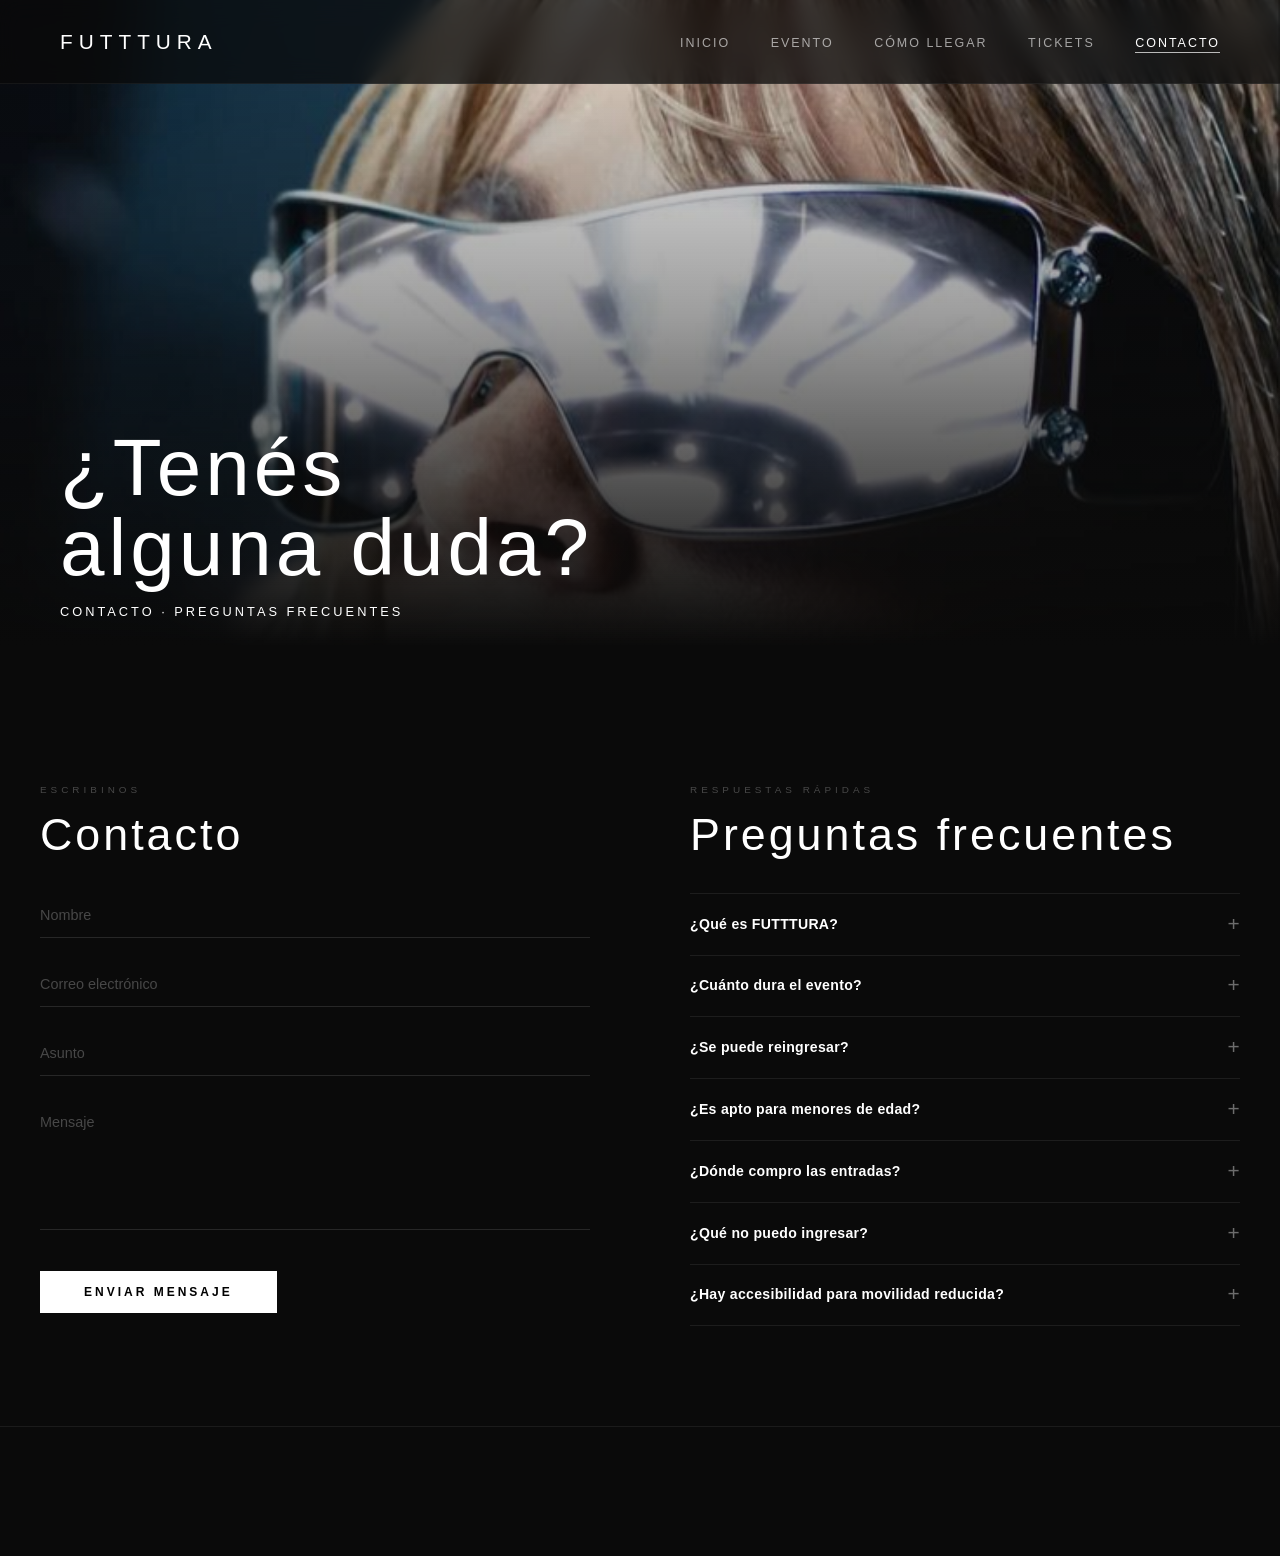
==== commit 5e97c8df: "Add files via upload" ====
--- a/contacto.html
+++ b/contacto.html
@@ -176,5 +176,7 @@
     });
 </script>
 
+<script src="js/animaciones.js"></script>
+
 </body>
 </html>
--- a/css/estilos.css
+++ b/css/estilos.css
@@ -2632,3 +2632,323 @@
         height: 235px;
     }
 }
+
+/* ============================
+   ANIMACIONES — FUTTTURA
+   Solo movimiento visual, sin modificar el diseño original
+============================ */
+html {
+    scroll-behavior: smooth;
+}
+
+body {
+    overflow-x: hidden;
+}
+
+/* Entrada general de la navegación */
+.nav {
+    animation: navEntrada 0.8s cubic-bezier(.22,.8,.25,1) both;
+    transition: padding 0.35s ease, background 0.35s ease, box-shadow 0.35s ease;
+}
+
+.nav.nav--scroll {
+    padding-top: 17px;
+    padding-bottom: 17px;
+    background: rgba(10, 10, 10, 0.92);
+    box-shadow: 0 12px 35px rgba(0,0,0,0.22);
+}
+
+.logo {
+    transition: letter-spacing 0.35s ease, opacity 0.3s ease;
+}
+
+.logo:hover {
+    letter-spacing: 8px;
+}
+
+.nav nav a {
+    position: relative;
+}
+
+.nav nav a::after {
+    content: "";
+    position: absolute;
+    left: 0;
+    bottom: -5px;
+    width: 100%;
+    height: 1px;
+    background: currentColor;
+    transform: scaleX(0);
+    transform-origin: right;
+    transition: transform 0.35s cubic-bezier(.22,.8,.25,1);
+}
+
+.nav nav a:hover::after {
+    transform: scaleX(1);
+    transform-origin: left;
+}
+
+.nav nav a.active::after {
+    display: none;
+}
+
+/* Hero de inicio e internos */
+.hero img,
+.evento-hero img {
+    transform: scale(1.08);
+    animation: heroZoom 1.8s cubic-bezier(.2,.75,.25,1) forwards;
+    will-change: transform;
+}
+
+.hero-overlay,
+.evento-overlay {
+    opacity: 0;
+    animation: overlayEntrada 1.1s ease 0.15s forwards;
+}
+
+.hero-text > *,
+.evento-hero-text > *,
+.tickets-hero > * {
+    opacity: 0;
+    transform: translateY(30px);
+    animation: textoHero 0.85s cubic-bezier(.22,.8,.25,1) forwards;
+}
+
+.hero-text h1,
+.evento-hero-text h1,
+.tickets-hero h1 { animation-delay: 0.25s; }
+.hero-text p,
+.evento-hero-text p,
+.tickets-hero p { animation-delay: 0.42s; }
+.hero-text .btn-hero,
+.tickets-hero .btn-hero { animation-delay: 0.58s; }
+.tickets-hero .compra-eyebrow { animation-delay: 0.12s; }
+
+/* Elementos revelados al entrar en pantalla */
+.reveal,
+.reveal-left,
+.reveal-right,
+.reveal-scale {
+    opacity: 0;
+    transition:
+        opacity 0.8s cubic-bezier(.22,.8,.25,1),
+        transform 0.8s cubic-bezier(.22,.8,.25,1);
+    transition-delay: var(--reveal-delay, 0ms);
+    will-change: opacity, transform;
+}
+
+.reveal { transform: translateY(38px); }
+.reveal-left { transform: translateX(-42px); }
+.reveal-right { transform: translateX(42px); }
+.reveal-scale { transform: scale(0.95); }
+
+.reveal.is-visible,
+.reveal-left.is-visible,
+.reveal-right.is-visible,
+.reveal-scale.is-visible {
+    opacity: 1;
+    transform: translate(0, 0) scale(1);
+}
+
+/* Profundidad sutil en imágenes y tarjetas */
+.grid-item,
+.info-card,
+.producto-card,
+.orden-card,
+.checkout-pantalla,
+.home-shop-panel,
+.carrito-item,
+.carrito-total,
+.contacto-col,
+.map-full {
+    backface-visibility: hidden;
+}
+
+.grid-item img,
+.info-card-img img,
+.fw-image img,
+.split img,
+.llegar-img {
+    will-change: transform;
+}
+
+.grid-item:hover img,
+.info-card:hover .info-card-img img {
+    transform: scale(1.055);
+}
+
+.grid-item-overlay,
+.fw-image-overlay {
+    transition: opacity 0.45s ease;
+}
+
+.grid-item:hover .grid-item-overlay {
+    opacity: 0.82;
+}
+
+.grid-text h3,
+.grid-text a {
+    transition: transform 0.35s ease, opacity 0.35s ease;
+}
+
+.grid-item:hover .grid-text h3 {
+    transform: translateY(-5px);
+}
+
+.grid-item:hover .grid-text a {
+    transform: translateX(5px);
+}
+
+.info-card,
+.producto-card,
+.orden-card,
+.checkout-card,
+.resumen-compra,
+.carrito-item,
+.carrito-total {
+    transition: transform 0.35s ease, border-color 0.35s ease, background 0.35s ease, box-shadow 0.35s ease;
+}
+
+.info-card:hover,
+.producto-card:hover,
+.orden-card:hover {
+    transform: translateY(-5px);
+    box-shadow: 0 18px 45px rgba(0,0,0,0.18);
+}
+
+.tour-fila {
+    transition: padding-left 0.3s ease, padding-right 0.3s ease, background 0.3s ease;
+}
+
+.tour-fila:hover {
+    padding-left: 10px;
+    padding-right: 10px;
+    background: rgba(255,255,255,0.025);
+}
+
+.data li {
+    transition: padding-left 0.3s ease, background 0.3s ease;
+}
+
+.data li:hover {
+    padding-left: 10px;
+    background: rgba(255,255,255,0.02);
+}
+
+/* Botones con respuesta más fluida */
+.btn-hero,
+.btn-ticket,
+.btn-confirmar,
+.btn-carrito,
+.form-block button,
+.metodo,
+.checkout-tab {
+    transition-property: transform, background, color, border-color, opacity, box-shadow;
+    transition-duration: 0.25s;
+    transition-timing-function: ease;
+}
+
+.btn-hero:hover,
+.btn-ticket:hover,
+.btn-confirmar:hover,
+.btn-carrito:hover,
+.form-block button:hover {
+    transform: translateY(-2px);
+    box-shadow: 0 10px 28px rgba(0,0,0,0.22);
+}
+
+.btn-hero:active,
+.btn-ticket:active,
+.btn-confirmar:active,
+.btn-carrito:active,
+.form-block button:active {
+    transform: translateY(0) scale(0.98);
+}
+
+/* Formulario */
+.form-block input,
+.form-block textarea,
+.checkout-form input {
+    transition: border-color 0.3s ease, padding-left 0.3s ease, background 0.3s ease;
+}
+
+.form-block input:focus,
+.form-block textarea:focus,
+.checkout-form input:focus {
+    padding-left: 8px;
+    background: rgba(255,255,255,0.018);
+}
+
+/* FAQ */
+.faq-item {
+    transition: background 0.3s ease, padding 0.3s ease;
+}
+
+.faq-item:hover {
+    background: rgba(255,255,255,0.018);
+    padding-left: 8px;
+    padding-right: 8px;
+}
+
+.faq-item.open .faq-icon {
+    transform: rotate(90deg);
+}
+
+/* Confirmación de compra */
+.checkout-success.visible {
+    animation: confirmacionEntrada 0.55s cubic-bezier(.22,.8,.25,1) both;
+}
+
+/* Footer */
+.footer-links a {
+    display: inline-block;
+}
+
+.footer-links a:hover {
+    transform: translateY(-2px);
+}
+
+@keyframes navEntrada {
+    from { opacity: 0; transform: translateY(-100%); }
+    to { opacity: 1; transform: translateY(0); }
+}
+
+@keyframes heroZoom {
+    from { transform: scale(1.08); filter: brightness(0.72); }
+    to { transform: scale(1); filter: brightness(1); }
+}
+
+@keyframes overlayEntrada {
+    to { opacity: 1; }
+}
+
+@keyframes textoHero {
+    to { opacity: 1; transform: translateY(0); }
+}
+
+@keyframes confirmacionEntrada {
+    from { opacity: 0; transform: translateY(12px); }
+    to { opacity: 1; transform: translateY(0); }
+}
+
+/* Respeta la preferencia del sistema y evita mareos */
+@media (prefers-reduced-motion: reduce) {
+    html { scroll-behavior: auto; }
+
+    *,
+    *::before,
+    *::after {
+        animation-duration: 0.01ms !important;
+        animation-iteration-count: 1 !important;
+        transition-duration: 0.01ms !important;
+        scroll-behavior: auto !important;
+    }
+
+    .reveal,
+    .reveal-left,
+    .reveal-right,
+    .reveal-scale {
+        opacity: 1 !important;
+        transform: none !important;
+    }
+}
